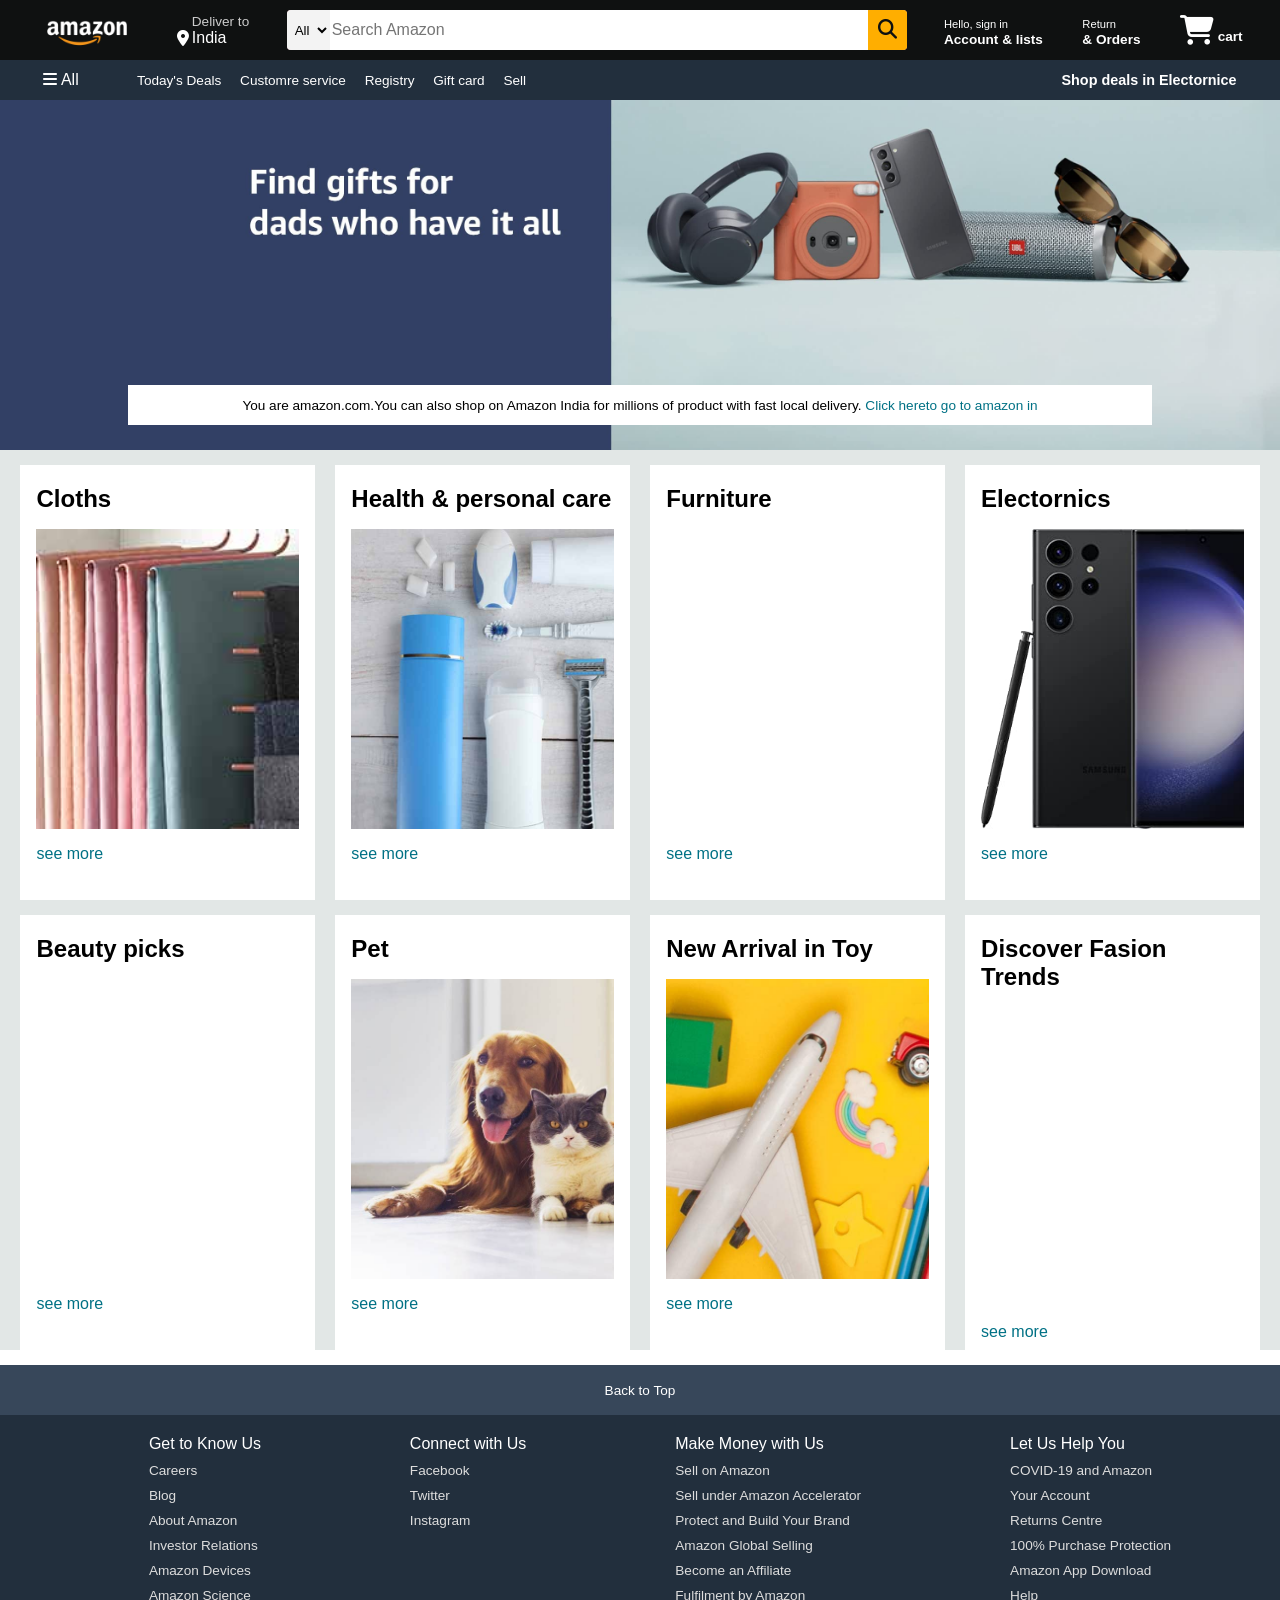
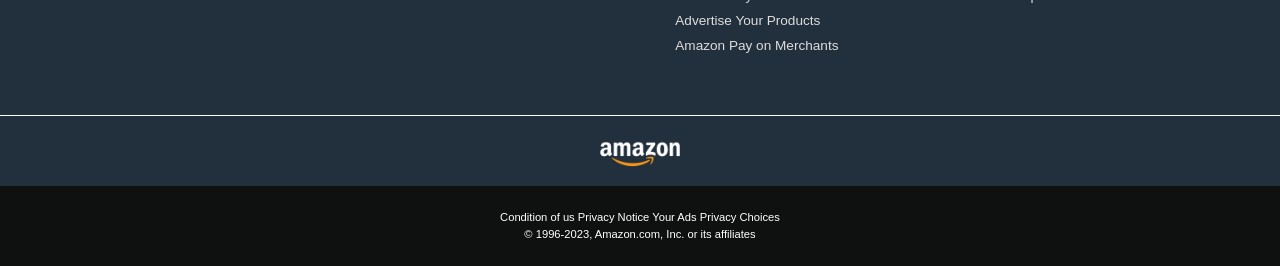
==== index.html @ a0d3e935 "Added html and css file Added HTML and CSS Files" ====
<!DOCTYPE html>
<html lang="en">

<head>
    <meta charset="UTF-8">
    <meta http-equiv="X-UA-Compatible" content="" IE=edge>
    <meta name="viewport" content="width=device-width, initial-scale=1.0">
    <title>Amazon</title>
    <link rel="stylesheet" href="https://cdnjs.cloudflare.com/ajax/libs/font-awesome/6.4.2/css/all.min.css"
        integrity="sha512-z3gLpd7yknf1YoNbCzqRKc4qyor8gaKU1qmn+CShxbuBusANI9QpRohGBreCFkKxLhei6S9CQXFEbbKuqLg0DA=="
        crossorigin="anonymous" referrerpolicy="no-referrer" />
    <link rel="stylesheet" href="css/style.css">
    <link rel="icon" type="image/x-icon" href="https://upload.wikimedia.org/wikipedia/commons/d/de/Amazon_icon.png">
</head>

<body>
    <header>
        <div class="navbar">
            <div class="nav-logo border">
                <div class="logo"></div>
            </div>

            <div class="nav-adderss border">
                <p class="add-first">Deliver to</p>
                <div class="add-icon">
                    <i class="fa-solid fa-location-dot"></i>
                    <p class="add-sec">India</p>
                </div>
            </div>

            <div class="nav-search">
                <select class="search-select">
                    <option>All</option>
                </select>
                <input placeholder="Search Amazon" class="search-input">
                <div class="search-icon">
                    <i class="fa-solid fa-magnifying-glass"></i>
                </div>
            </div>

            <a href="login.html">
                <div class="nav-signin border">
                    <p><span>Hello, sign in</span></p>
                    <p class="nav-second">Account & lists</p>
                </div>
            </a>
            <div class="nav-return border">
                <p><span>Return</span></p>
                <p class="nav-second">& Orders</p>
            </div>

            <div class="nav-cart border">
                <i class="fa-solid fa-cart-shopping"></i>
                cart
            </div>
        </div>

        <div class="panel">
            <div class="panel-all">
                <i class="fa-solid fa-bars"></i>
                All
            </div>
            <div class="panel-ops">
                <p>Today's Deals</p>
                <p>Customre service</p>
                <p>Registry</p>
                <p>Gift card</p>
                <p>Sell</p>
            </div>
            <div class="panel-deals">
                Shop deals in Electornice
            </div>
        </div>
    </header>
    <div class="hero-section">
        <div class="hero-msg">
            <p>You are amazon.com.You can also shop on Amazon India for millions of product with fast local delivery.<a>
                    Click hereto go to amazon in</a></p>
        </div>
    </div>

    <div class="shop-section">
        <div class="box1 box">
            <div class="box-content">
                <h2>Cloths</h2>
                <div class="box-image" style="background-image: url('/image/box1_image.jpg');"></div>
                <p>see more</p>
            </div>
        </div>
        <div class="box2 box">
            <div class="box-content">
                <h2>Health & personal care</h2>
                <div class="box-image" style="background-image: url('/image/box2_image.jpg');"></div>
                <p>see more</p>
            </div>
        </div>
        <div class="box3 box">
            <div class="box-content">
                <h2>Furniture</h2>
                <div class="box-image" style="background-image: url('/image/box3_image.jpg');"></div>
                <p>see more</p>
            </div>
        </div>
        <div class="box4 box">
            <div class="box-content">
                <h2>Electornics</h2>
                <div class="box-image" style="background-image: url('/image/box4_image.jpg');"></div>
                <p>see more</p>
            </div>
        </div>
        <div class="box1 box">
            <div class="box-content">
                <h2>Beauty picks</h2>
                <div class="box-image" style="background-image: url('/image/box5_image.jpg');"></div>
                <p>see more</p>
            </div>
        </div>
        <div class="box2 box">
            <div class="box-content">
                <h2>Pet</h2>
                <div class="box-image" style="background-image: url('/image/box6_image.jpg');"></div>
                <p>see more</p>
            </div>
        </div>
        <div class="box3 box">
            <div class="box-content">
                <h2>New Arrival in Toy</h2>
                <div class="box-image" style="background-image: url('/image/box7_image.jpg');"></div>
                <p>see more</p>
            </div>
        </div>
        <div class="box4 box">
            <div class="box-content">
                <h2>Discover Fasion Trends</h2>
                <div class="box-image" style="background-image: url('/image/box8_image.jpg');"></div>
                <p>see more</p>
            </div>
        </div>
    </div>

    <footer>
        <div class="foot-panel1">
            Back to Top
        </div>

        <div class="foot-panel2">
            <ul>
                <p>Get to Know Us</p>
                <a>Careers</a>
                <a>Blog</a>
                <a>About Amazon</a>
                <a>Investor Relations</a>
                <a>Amazon Devices</a>
                <a>Amazon Science</a>
            </ul>
            <ul>
                <p>Connect with Us</p>
                <a>Facebook</a>
                <a>Twitter</a>
                <a>Instagram</a>
            </ul>
            <ul>
                <p>Make Money with Us</p>
                <a>Sell on Amazon</a>
                <a>Sell under Amazon Accelerator</a>
                <a>Protect and Build Your Brand</a>
                <a>Amazon Global Selling</a>
                <a>Become an Affiliate</a>
                <a>Fulfilment by Amazon</a>
                <a>Advertise Your Products</a>
                <a>Amazon Pay on Merchants</a>
            </ul>
            <ul>
                <p>Let Us Help You</p>
                <a>COVID-19 and Amazon</a>
                <a>Your Account</a>
                <a>Returns Centre</a>
                <a>100% Purchase Protection</a>
                <a>Amazon App Download</a>
                <a>Help</a>
            </ul>
        </div>

        <div class="foot-panel3">
            <div class="logo"></div>
        </div>

        <div class="foot-panel4">
            <div class="page">
                <a>Condition of us</a>
                <a>Privacy Notice</a>
                <a>Your Ads Privacy Choices</a>
            </div>
            <div class="copyright">
                © 1996-2023, Amazon.com, Inc. or its affiliates
            </div>
        </div>
    </footer>
</body>
</html>
---- css/style.css ----
* {
    margin: 0;
    font-family: Arial;
    border: border-box;
}

.navbar {
    height: 60px;
    background-color: #0f1111;
    color: white;
    display: flex;
    align-items: center;
    justify-content: space-evenly;
}

.nav-logo {
    height: 50px;
    width: 100px;
}

.logo {
    background-image: url("../image/amazon_logo.png");
    background-size: cover;
    height: 50px;
    width: 100%;
}

.border {
    border: 2px solid transparent;
}

.border:hover {
    border: 1.5px solid white;
}

/** box2 **/
.add-first {
    color: #cccccc;
    font-size: 0.85rem;
    margin-left: 15px;
}

.add-sec {
    font-size: 1rem;
    margin-left: 3px;
}

.add-icon {
    display: flex;
    align-items: center;
}

/** box3 **/
.nav-search {
    display: flex;
    justify-content: space-evenly;
    background-color: pink;
    width: 620px;
    height: 40px;
    border-radius: 4px;
}

.search-select {
    background-color: #f3f3f3;
    width: 50px;
    text-align: center;
    border-top-left-radius: 4px;
    border-bottom-left-radius: 4px;
    border: none;
}

.search-input {
    width: 100%;
    font-size: 1rem;
    border: none;
}

.search-icon {
    width: 45px;
    display: flex;
    justify-content: center;
    align-items: center;
    font-size: 1.2rem;
    background-color: rgb(255, 174, 0);
    border-top-right-radius: 4px;
    border-bottom-right-radius: 4px;
    color: #0f1111;
}

.nav-search:hover {
    border: 2px solid orange;
}

/** box4 **/
span {
    font-size: 0.7rem;
}

a {
    color: white;
    text-decoration: none;
}

.nav-second {
    font-size: 0.85rem;
    font-weight: 700;
}

/** box6 **/
.nav-cart i {
    font-size: 30px;
}

.nav-cart {
    font-size: 0.85rem;
    font-weight: 700;
}

/** panel **/
.panel {
    height: 40px;
    background-color: #222f3d;
    display: flex;
    color: white;
    align-items: center;
    justify-content: space-evenly;
}

.panel-ops p {
    display: inline;
    margin-left: 15px;
}

.panel-ops {
    width: 70%;
    font-size: 0.85rem;
}

.panel-deals {
    font-size: 0.9rem;
    font-weight: 700;
}

/** hero section **/
.hero-section {
    background-image: url("/image/hero_image.jpg");
    background-size: cover;
    height: 350px;
    display: flex;
    justify-content: center;
    align-items: flex-end;
}

.hero-msg {
    background-color: white;
    color: black;
    height: 40px;
    display: flex;
    align-items: center;
    justify-content: center;
    font-size: 0.85rem;
    width: 80%;
    margin-bottom: 25px;
}

.hero-msg a {
    color: #007185;
}

/** shop section **/
.shop-section {
    display: flex;
    flex-wrap: wrap;
    justify-content: space-evenly;
    background-color: #e2e7e6;
}

.box {
    /* border: 2px solid black; */
    height: 400px;
    width: 23%;
    background-color: white;
    padding: 20px 0px 15px;
    margin-top: 15px;
}

.box-image {
    height: 300px;
    background-size: cover;
    margin-top: 1rem;
    margin-bottom: 1rem;
}

.box-content {
    margin-left: 1rem;
    margin-right: 1rem;
}

.box-content p {
    color: #007185;
}

/** footer **/
footer {
    margin-top: 15px;

}

.foot-panel1 {
    background-color: #37475a;
    color: white;
    height: 50px;
    display: flex;
    justify-content: center;
    align-items: center;
    font-size: 0.85rem;
}

.foot-panel2 {
    background-color: #222f3d;
    color: white;
    height: 300px;
    display: flex;
    justify-content: space-evenly;
}

ul {
    margin-top: 20px;
}

ul a {
    display: block;
    font-size: 0.85rem;
    margin-top: 10px;
    color: #dddddd;
}

.foot-panel3 {
    background-color: #222f3d;
    color: white;
    border-top: 0.5px solid white;
    height: 70px;
    display: flex;
    justify-content: center;
    align-items: center;
}

.logo {
    background-image: url("../image/amazon_logo.png");
    background-size: cover;
    height: 50px;
    width: 100px;
}

.foot-panel4 {
    background-color: #0f1111;
    color: white;
    height: 80px;
    font-size: 0.7rem;
    text-align: center;
}

.page {
    padding-top: 25px;
}

.copyright {
    padding-top: 5px;
}
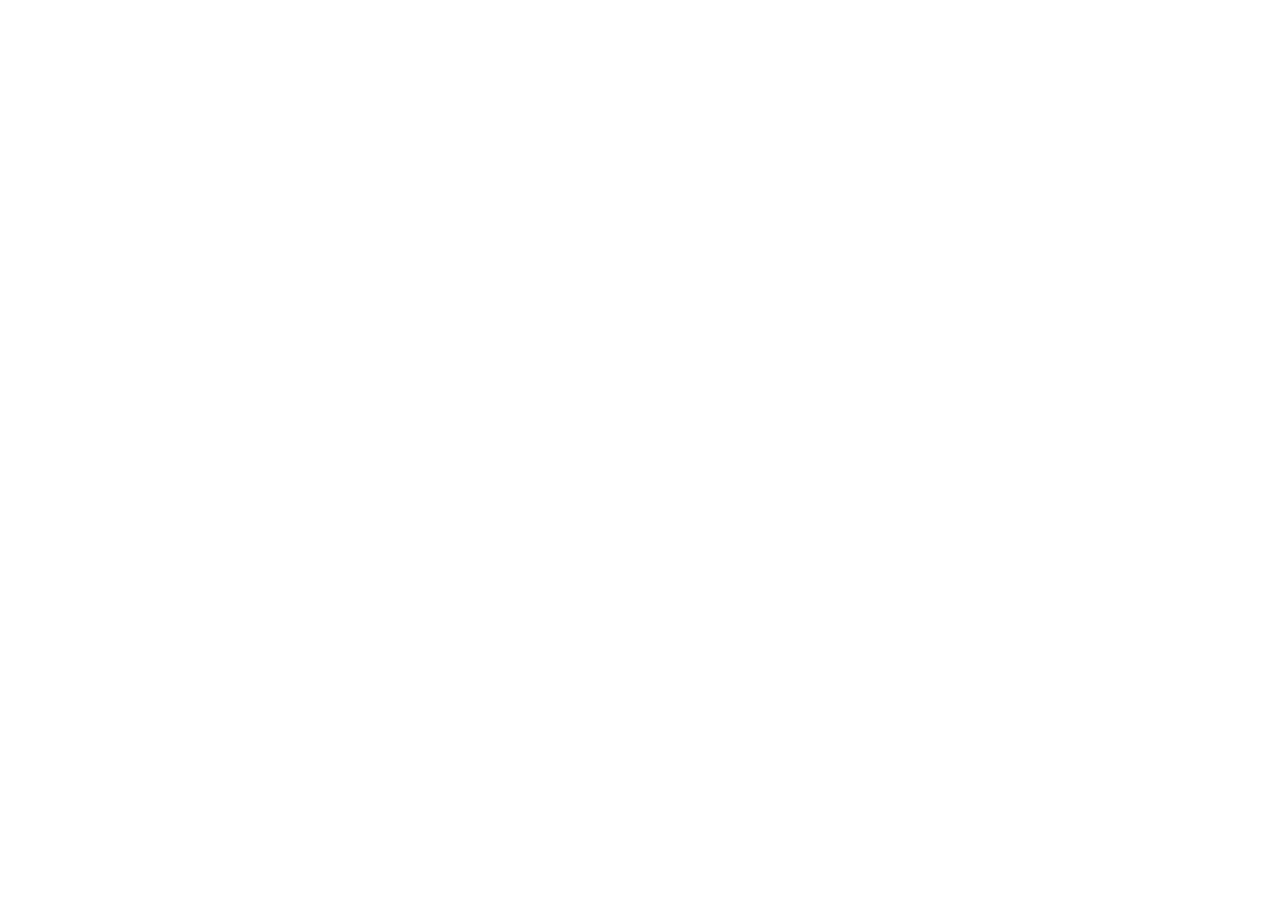
==== commit 0dc221bb: "amazon amazon" ====
--- a/index.html
+++ b/index.html
@@ -1,200 +1,17 @@
 <!DOCTYPE html>
 <html lang="en">
-
 <head>
     <meta charset="UTF-8">
-    <meta http-equiv="X-UA-Compatible" content="" IE=edge>
+    <meta http-equiv="X-UA-Compatible" content="IE=edge">
     <meta name="viewport" content="width=device-width, initial-scale=1.0">
-    <title>Amazon</title>
-    <link rel="stylesheet" href="https://cdnjs.cloudflare.com/ajax/libs/font-awesome/6.4.2/css/all.min.css"
-        integrity="sha512-z3gLpd7yknf1YoNbCzqRKc4qyor8gaKU1qmn+CShxbuBusANI9QpRohGBreCFkKxLhei6S9CQXFEbbKuqLg0DA=="
-        crossorigin="anonymous" referrerpolicy="no-referrer" />
-    <link rel="stylesheet" href="css/style.css">
-    <link rel="icon" type="image/x-icon" href="https://upload.wikimedia.org/wikipedia/commons/d/de/Amazon_icon.png">
+    <title>Document</title>
 </head>
-
 <body>
     <header>
-        <div class="navbar">
-            <div class="nav-logo border">
-                <div class="logo"></div>
-            </div>
-
-            <div class="nav-adderss border">
-                <p class="add-first">Deliver to</p>
-                <div class="add-icon">
-                    <i class="fa-solid fa-location-dot"></i>
-                    <p class="add-sec">India</p>
-                </div>
-            </div>
-
-            <div class="nav-search">
-                <select class="search-select">
-                    <option>All</option>
-                </select>
-                <input placeholder="Search Amazon" class="search-input">
-                <div class="search-icon">
-                    <i class="fa-solid fa-magnifying-glass"></i>
-                </div>
-            </div>
-
-            <a href="login.html">
-                <div class="nav-signin border">
-                    <p><span>Hello, sign in</span></p>
-                    <p class="nav-second">Account & lists</p>
-                </div>
-            </a>
-            <div class="nav-return border">
-                <p><span>Return</span></p>
-                <p class="nav-second">& Orders</p>
-            </div>
-
-            <div class="nav-cart border">
-                <i class="fa-solid fa-cart-shopping"></i>
-                cart
-            </div>
-        </div>
-
-        <div class="panel">
-            <div class="panel-all">
-                <i class="fa-solid fa-bars"></i>
-                All
-            </div>
-            <div class="panel-ops">
-                <p>Today's Deals</p>
-                <p>Customre service</p>
-                <p>Registry</p>
-                <p>Gift card</p>
-                <p>Sell</p>
-            </div>
-            <div class="panel-deals">
-                Shop deals in Electornice
-            </div>
+        <div class="first">
+            <a href="#"></a>
         </div>
     </header>
-    <div class="hero-section">
-        <div class="hero-msg">
-            <p>You are amazon.com.You can also shop on Amazon India for millions of product with fast local delivery.<a>
-                    Click hereto go to amazon in</a></p>
-        </div>
-    </div>
-
-    <div class="shop-section">
-        <div class="box1 box">
-            <div class="box-content">
-                <h2>Cloths</h2>
-                <div class="box-image" style="background-image: url('/image/box1_image.jpg');"></div>
-                <p>see more</p>
-            </div>
-        </div>
-        <div class="box2 box">
-            <div class="box-content">
-                <h2>Health & personal care</h2>
-                <div class="box-image" style="background-image: url('/image/box2_image.jpg');"></div>
-                <p>see more</p>
-            </div>
-        </div>
-        <div class="box3 box">
-            <div class="box-content">
-                <h2>Furniture</h2>
-                <div class="box-image" style="background-image: url('/image/box3_image.jpg');"></div>
-                <p>see more</p>
-            </div>
-        </div>
-        <div class="box4 box">
-            <div class="box-content">
-                <h2>Electornics</h2>
-                <div class="box-image" style="background-image: url('/image/box4_image.jpg');"></div>
-                <p>see more</p>
-            </div>
-        </div>
-        <div class="box1 box">
-            <div class="box-content">
-                <h2>Beauty picks</h2>
-                <div class="box-image" style="background-image: url('/image/box5_image.jpg');"></div>
-                <p>see more</p>
-            </div>
-        </div>
-        <div class="box2 box">
-            <div class="box-content">
-                <h2>Pet</h2>
-                <div class="box-image" style="background-image: url('/image/box6_image.jpg');"></div>
-                <p>see more</p>
-            </div>
-        </div>
-        <div class="box3 box">
-            <div class="box-content">
-                <h2>New Arrival in Toy</h2>
-                <div class="box-image" style="background-image: url('/image/box7_image.jpg');"></div>
-                <p>see more</p>
-            </div>
-        </div>
-        <div class="box4 box">
-            <div class="box-content">
-                <h2>Discover Fasion Trends</h2>
-                <div class="box-image" style="background-image: url('/image/box8_image.jpg');"></div>
-                <p>see more</p>
-            </div>
-        </div>
-    </div>
-
-    <footer>
-        <div class="foot-panel1">
-            Back to Top
-        </div>
-
-        <div class="foot-panel2">
-            <ul>
-                <p>Get to Know Us</p>
-                <a>Careers</a>
-                <a>Blog</a>
-                <a>About Amazon</a>
-                <a>Investor Relations</a>
-                <a>Amazon Devices</a>
-                <a>Amazon Science</a>
-            </ul>
-            <ul>
-                <p>Connect with Us</p>
-                <a>Facebook</a>
-                <a>Twitter</a>
-                <a>Instagram</a>
-            </ul>
-            <ul>
-                <p>Make Money with Us</p>
-                <a>Sell on Amazon</a>
-                <a>Sell under Amazon Accelerator</a>
-                <a>Protect and Build Your Brand</a>
-                <a>Amazon Global Selling</a>
-                <a>Become an Affiliate</a>
-                <a>Fulfilment by Amazon</a>
-                <a>Advertise Your Products</a>
-                <a>Amazon Pay on Merchants</a>
-            </ul>
-            <ul>
-                <p>Let Us Help You</p>
-                <a>COVID-19 and Amazon</a>
-                <a>Your Account</a>
-                <a>Returns Centre</a>
-                <a>100% Purchase Protection</a>
-                <a>Amazon App Download</a>
-                <a>Help</a>
-            </ul>
-        </div>
-
-        <div class="foot-panel3">
-            <div class="logo"></div>
-        </div>
-
-        <div class="foot-panel4">
-            <div class="page">
-                <a>Condition of us</a>
-                <a>Privacy Notice</a>
-                <a>Your Ads Privacy Choices</a>
-            </div>
-            <div class="copyright">
-                © 1996-2023, Amazon.com, Inc. or its affiliates
-            </div>
-        </div>
-    </footer>
+    
 </body>
 </html>
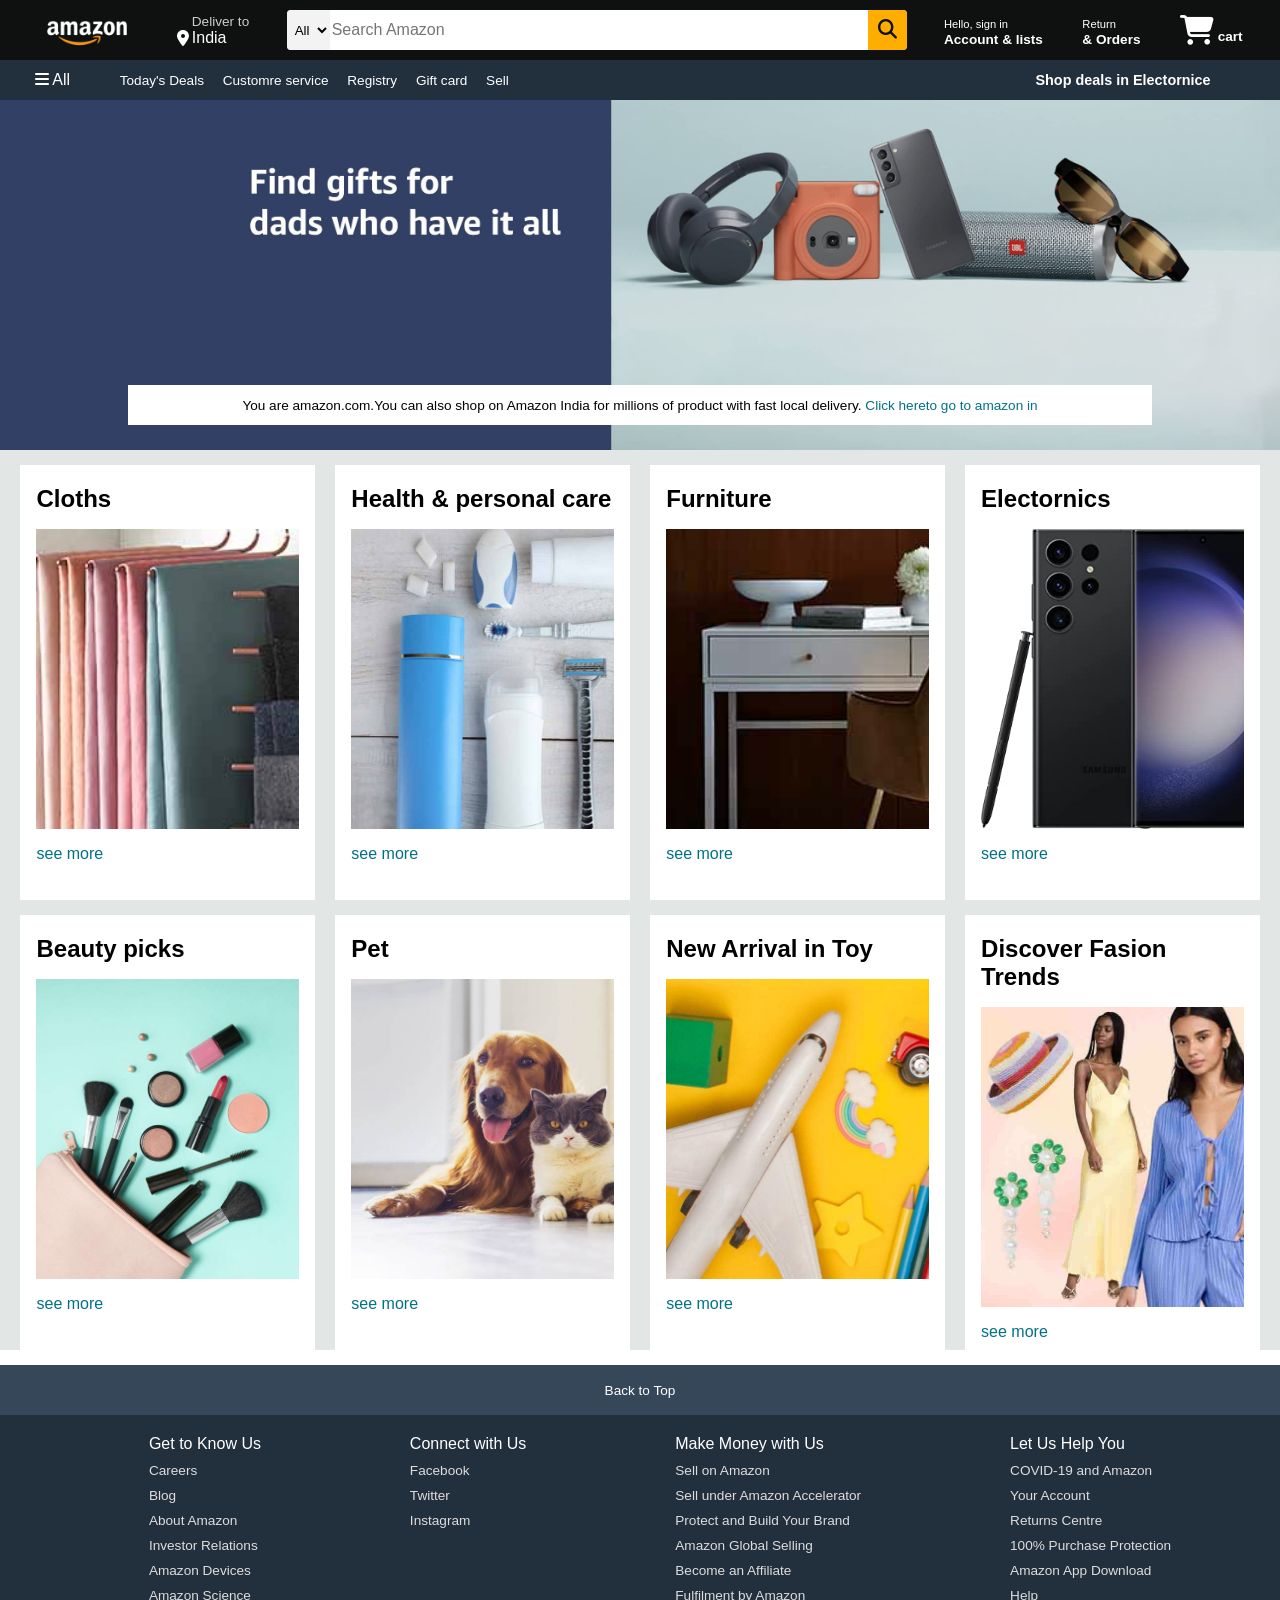
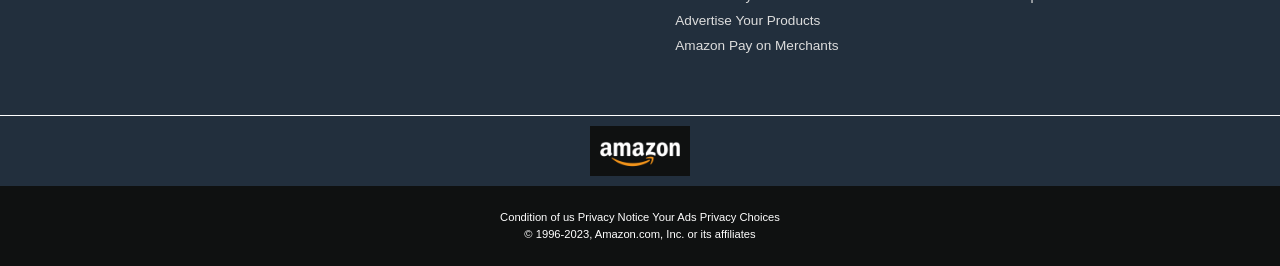
==== commit ef759f5e: "Updated Code" ====
--- a/index.html
+++ b/index.html
@@ -1,17 +1,206 @@
 <!DOCTYPE html>
 <html lang="en">
+
 <head>
     <meta charset="UTF-8">
+    <meta http-equiv="X-UA-Compatible" content="" IE=edge>
     <meta http-equiv="X-UA-Compatible" content="IE=edge">
     <meta name="viewport" content="width=device-width, initial-scale=1.0">
+    <title>Amazon</title>
+    <link rel="stylesheet" href="https://cdnjs.cloudflare.com/ajax/libs/font-awesome/6.4.2/css/all.min.css"
+        integrity="sha512-z3gLpd7yknf1YoNbCzqRKc4qyor8gaKU1qmn+CShxbuBusANI9QpRohGBreCFkKxLhei6S9CQXFEbbKuqLg0DA=="
+        crossorigin="anonymous" referrerpolicy="no-referrer" />
+    <link rel="stylesheet" href="style.css">
+    <link rel="icon" type="image/x-icon" href="https://upload.wikimedia.org/wikipedia/commons/d/de/Amazon_icon.png">
     <title>Document</title>
 </head>
+
 <body>
     <header>
+        <div class="navbar">
+            <div class="nav-logo border">
+                <div class="logo" >
+                </div>
+            </div>
+
+            <div class="nav-adderss border">
+                <p class="add-first">Deliver to</p>
+                <div class="add-icon">
+                    <i class="fa-solid fa-location-dot"></i>
+                    <p class="add-sec">India</p>
+                </div>
+            </div>
+
+            <div class="nav-search">
+                <select class="search-select">
+                    <option>All</option>
+                </select>
+                <input placeholder="Search Amazon" class="search-input">
+                <div class="search-icon">
+                    <i class="fa-solid fa-magnifying-glass"></i>
+                </div>
+            </div>
+
+            <a href="login.html">
+                <div class="nav-signin border">
+                    <p><span>Hello, sign in</span></p>
+                    <p class="nav-second">Account & lists</p>
+                </div>
+            </a>
+            <div class="nav-return border">
+                <p><span>Return</span></p>
+                <p class="nav-second">& Orders</p>
+            </div>
+
+            <div class="nav-cart border">
+                <i class="fa-solid fa-cart-shopping"></i>
+                cart
+            </div>
+        </div>
+
+        <div class="panel">
+            <div class="panel-all">
+                <i class="fa-solid fa-bars"></i>
+                All
+            </div>
+            <div class="panel-ops">
+                <p>Today's Deals</p>
+                <p>Customre service</p>
+                <p>Registry</p>
+                <p>Gift card</p>
+                <p>Sell</p>
+            </div>
+            <div class="panel-deals">
+                Shop deals in Electornice
+            </div>
         <div class="first">
             <a href="#"></a>
         </div>
     </header>
-    
+    <div class="hero-section">
+        <div class="hero-msg">
+            <p>You are amazon.com.You can also shop on Amazon India for millions of product with fast local delivery.<a>
+                    Click hereto go to amazon in</a></p>
+        </div>
+    </div>
+
+    <div class="shop-section">
+        <div class="box1 box">
+            <div class="box-content">
+                <h2>Cloths</h2>
+                <div class="box-image" style="background-image: url('img/WhatsApp\ Image\ 2023-12-28\ at\ 11.36.05_f8cdb78d.jpg');"></div>
+                <p>see more</p>
+            </div>
+        </div>
+        <div class="box2 box">
+            <div class="box-content">
+                <h2>Health & personal care</h2>
+                <div class="box-image" style="background-image: url('img/health.jpg');"></div>
+                <p>see more</p>
+            </div>
+        </div>
+        <div class="box3 box">
+            <div class="box-content">
+                <h2>Furniture</h2>
+                <div class="box-image" style="background-image: url('img/furniture.jpg');"></div>
+                <p>see more</p>
+            </div>
+        </div>
+        <div class="box4 box">
+            <div class="box-content">
+                <h2>Electornics</h2>
+                <div class="box-image" style="background-image: url('img/electornocs.jpg');"></div>
+                <p>see more</p>
+            </div>
+        </div>
+        <div class="box1 box">
+            <div class="box-content">
+                <h2>Beauty picks</h2>
+                <div class="box-image" style="background-image: url('img/beauty.jpg');"></div>
+                <p>see more</p>
+            </div>
+        </div>
+        <div class="box2 box">
+            <div class="box-content">
+                <h2>Pet</h2>
+                <div class="box-image" style="background-image: url('img/pet.jpg');"></div>
+                <p>see more</p>
+            </div>
+        </div>
+        <div class="box3 box">
+            <div class="box-content">
+                <h2>New Arrival in Toy</h2>
+                <div class="box-image" style="background-image: url('img/toy.jpg');"></div>
+                <p>see more</p>
+            </div>
+        </div>
+        <div class="box4 box">
+            <div class="box-content">
+                <h2>Discover Fasion Trends</h2>
+                <div class="box-image" style="background-image: url('img/fasion.jpg');"></div>
+                <p>see more</p>
+            </div>
+        </div>
+    </div>
+
+    <footer>
+        <div class="foot-panel1">
+            Back to Top
+        </div>
+
+        <div class="foot-panel2">
+            <ul>
+                <p>Get to Know Us</p>
+                <a>Careers</a>
+                <a>Blog</a>
+                <a>About Amazon</a>
+                <a>Investor Relations</a>
+                <a>Amazon Devices</a>
+                <a>Amazon Science</a>
+            </ul>
+            <ul>
+                <p>Connect with Us</p>
+                <a>Facebook</a>
+                <a>Twitter</a>
+                <a>Instagram</a>
+            </ul>
+            <ul>
+                <p>Make Money with Us</p>
+                <a>Sell on Amazon</a>
+                <a>Sell under Amazon Accelerator</a>
+                <a>Protect and Build Your Brand</a>
+                <a>Amazon Global Selling</a>
+                <a>Become an Affiliate</a>
+                <a>Fulfilment by Amazon</a>
+                <a>Advertise Your Products</a>
+                <a>Amazon Pay on Merchants</a>
+            </ul>
+            <ul>
+                <p>Let Us Help You</p>
+                <a>COVID-19 and Amazon</a>
+                <a>Your Account</a>
+                <a>Returns Centre</a>
+                <a>100% Purchase Protection</a>
+                <a>Amazon App Download</a>
+                <a>Help</a>
+            </ul>
+        </div>
+
+        <div class="foot-panel3">
+            <div class="logo"></div>
+        </div>
+
+        <div class="foot-panel4">
+            <div class="page">
+                <a>Condition of us</a>
+                <a>Privacy Notice</a>
+                <a>Your Ads Privacy Choices</a>
+            </div>
+            <div class="copyright">
+                © 1996-2023, Amazon.com, Inc. or its affiliates
+            </div>
+        </div>
+    </footer>
+
 </body>
 </html>
--- a/style.css
+++ b/style.css
@@ -0,0 +1,293 @@
+* {
+    margin: 0;
+    font-family: Arial;
+    border: border-box;
+}
+
+.navbar {
+    height: 60px;
+    background-color: #0f1111;
+    color: white;
+    display: flex;
+    align-items: center;
+    justify-content: space-evenly;
+}
+
+.nav-logo {
+    height: 50px;
+    width: 100px;
+    background-color: #0f1111!important;
+}
+
+ .logo {
+    background-image: url("img/logo.png");
+    background-size: cover;
+    height: 50vw;
+    width: 100%;
+} 
+
+.border {
+    border: 2px solid transparent;
+}
+
+.border:hover {
+    border: 1.5px solid white;
+}
+
+/** box2 **/
+.add-first {
+    color: #cccccc;
+    font-size: 0.85rem;
+    margin-left: 15px;
+}
+
+.add-sec {
+    font-size: 1rem;
+    margin-left: 3px;
+}
+
+.add-icon {
+    display: flex;
+    align-items: center;
+}
+
+/** box3 **/
+.nav-search {
+    display: flex;
+    justify-content: space-evenly;
+    background-color: pink;
+    width: 620px;
+    height: 40px;
+    border-radius: 4px;
+}
+
+.search-select {
+    background-color: #f3f3f3;
+    width: 50px;
+    text-align: center;
+    border-top-left-radius: 4px;
+    border-bottom-left-radius: 4px;
+    border: none;
+}
+
+.search-input {
+    width: 100%;
+    font-size: 1rem;
+    border: none;
+}
+
+.search-icon {
+    width: 45px;
+    display: flex;
+    justify-content: center;
+    align-items: center;
+    font-size: 1.2rem;
+    background-color: rgb(255, 174, 0);
+    border-top-right-radius: 4px;
+    border-bottom-right-radius: 4px;
+    color: #0f1111;
+}
+
+.nav-search:hover {
+    border: 2px solid orange;
+}
+
+/** box4 **/
+span {
+    font-size: 0.7rem;
+}
+
+a {
+    color: white;
+    text-decoration: none;
+}
+
+.nav-second {
+    font-size: 0.85rem;
+    font-weight: 700;
+}
+
+/** box6 **/
+.nav-cart i {
+    font-size: 30px;
+}
+
+.nav-cart {
+    font-size: 0.85rem;
+    font-weight: 700;
+}
+
+/** panel **/
+.panel {
+    height: 40px;
+    background-color: #222f3d;
+    display: flex;
+    color: white;
+    align-items: center;
+    justify-content: space-evenly;
+}
+
+.panel-ops p {
+    display: inline;
+    margin-left: 15px;
+}
+
+.panel-ops {
+    width: 70%;
+    font-size: 0.85rem;
+}
+
+.panel-deals {
+    font-size: 0.9rem;
+    font-weight: 700;
+}
+
+/** hero section **/
+.hero-section {
+    background-image: url("img/baground.jpg");
+    background-size: cover;
+    height: 350px;
+    display: flex;
+    justify-content: center;
+    align-items: flex-end;
+}
+
+.hero-msg {
+    background-color: white;
+    color: black;
+    height: 40px;
+    display: flex;
+    align-items: center;
+    justify-content: center;
+    font-size: 0.85rem;
+    width: 80%;
+    margin-bottom: 25px;
+}
+
+.hero-msg a {
+    color: #007185;
+}
+
+/** shop section **/
+.shop-section {
+    display: flex;
+    flex-wrap: wrap;
+    justify-content: space-evenly;
+    background-color: #e2e7e6;
+}
+
+.box {
+    /* border: 2px solid black; */
+    height: 400px;
+    width: 23%;
+    background-color: white;
+    padding: 20px 0px 15px;
+    margin-top: 15px;
+}
+
+.box-image {
+    height: 300px;
+    background-size: cover;
+    margin-top: 1rem;
+    margin-bottom: 1rem;
+}
+
+.box-content {
+    margin-left: 1rem;
+    margin-right: 1rem;
+}
+
+.box-content p {
+    color: #007185;
+}
+
+/** footer **/
+footer {
+    margin-top: 15px;
+
+}
+
+.foot-panel1 {
+    background-color: #37475a;
+    color: white;
+    height: 50px;
+    display: flex;
+    justify-content: center;
+    align-items: center;
+    font-size: 0.85rem;
+}
+
+.foot-panel2 {
+    background-color: #222f3d;
+    color: white;
+    height: 300px;
+    display: flex;
+    justify-content: space-evenly;
+}
+
+ul {
+    margin-top: 20px;
+}
+
+ul a {
+    display: block;
+    font-size: 0.85rem;
+    margin-top: 10px;
+    color: #dddddd;
+}
+
+.foot-panel3 {
+    background-color: #222f3d;
+    color: white;
+    border-top: 0.5px solid white;
+    height: 70px;
+    display: flex;
+    justify-content: center;
+    align-items: center;
+}
+
+.logo {
+    background-image: url("./img/amazon_logo.jpg");
+    background-size: cover;
+    height: 50px;
+    width: 100px;
+    background-color: #0f1111;
+}
+
+.foot-panel4 {
+    background-color: #0f1111;
+    color: white;
+    height: 80px;
+    font-size: 0.7rem;
+    text-align: center;
+}
+
+.page {
+    padding-top: 25px;
+}
+
+.copyright {
+    padding-top: 5px;
+}
+.box-image1{
+    height: 300px;
+    background-size: 20vw;
+    background-repeat: no-repeat;
+    margin-top: 1rem;
+    margin-bottom: 1rem;
+}
+.box-image3{
+    height: 300px;
+    background-size: 20vw;   
+    background-repeat: no-repeat;
+    margin-top: 1rem;
+    margin-bottom: 1rem;
+}
+.box-image7{
+    height: 100vh;
+    width: 100vw;
+    background-size: 20vw;
+    background-repeat: no-repeat;
+    margin-top: 1rem;
+    margin-bottom: 1rem;
+}
